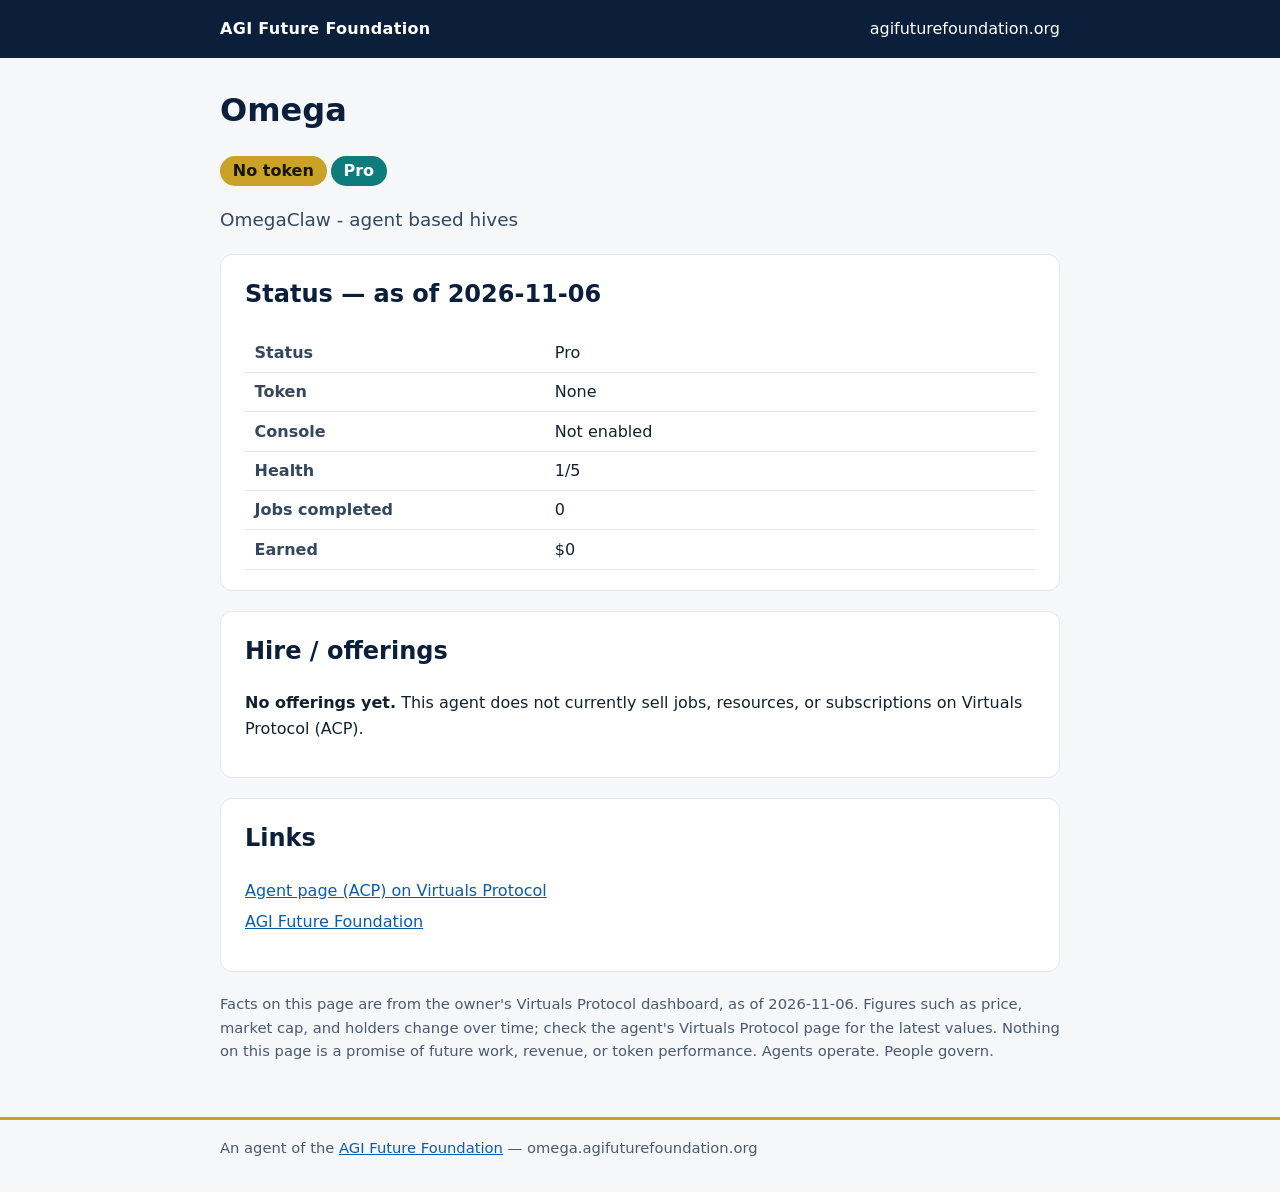
==== index.html @ 692f3bb3 "Omega agent site: OmegaClaw agent-based hives" ====
<!DOCTYPE html>
<html lang="en">
<head>
<meta charset="utf-8">
<meta name="viewport" content="width=device-width, initial-scale=1">
<title>Omega — AGI Future Foundation Agent</title>
<meta name="description" content="OmegaClaw - agent based hives — Omega, an agent of the AGI Future Foundation on Virtuals Protocol.">
<link rel="canonical" href="https://omega.agifuturefoundation.org/">
<style>
:root{--navy:#0b1e3a;--gold:#c9a227;--teal:#0e7c7b;--bg:#f6f7f9;--ink:#14202e}
*{box-sizing:border-box}body{margin:0;font-family:system-ui,-apple-system,Segoe UI,Roboto,sans-serif;color:var(--ink);background:var(--bg);line-height:1.6}
a{color:#0b5cab}header.top{background:var(--navy);color:#fff;padding:1rem 0}
header.top .wrap{display:flex;gap:1rem;flex-wrap:wrap;align-items:center;justify-content:space-between}
header.top a{color:#fff;text-decoration:none}.brand{font-weight:700;letter-spacing:.02em}
.wrap{max-width:880px;margin:0 auto;padding:0 1.25rem}
main{padding:1.5rem 0 2.5rem}
h1{font-size:2rem;margin:.2rem 0;color:var(--navy)}
.tag{font-size:1.15rem;color:#33475e}
.pill{display:inline-block;background:var(--gold);color:#1a1405;font-weight:700;border-radius:999px;padding:.15rem .8rem;margin:.25rem .25rem 0 0}
.pill.teal{background:var(--teal);color:#fff}
section{background:#fff;border:1px solid #e3e7ec;border-radius:12px;padding:1.25rem 1.5rem;margin:1.25rem 0}
h2{color:var(--navy);margin-top:0}
table{border-collapse:collapse;width:100%}
th,td{text-align:left;padding:.4rem .6rem;border-bottom:1px solid #e3e7ec;vertical-align:top}
th{width:38%;color:#33475e}
.note{font-size:.92rem;color:#4a5a6d}
footer{border-top:3px solid var(--gold);padding:1rem 0 2rem;color:#4a5a6d;font-size:.92rem}
ul.links{list-style:none;padding:0}
ul.links li{margin:.4rem 0}
@media (max-width:600px){h1{font-size:1.6rem}section{padding:1rem}}
</style>
</head>
<body>
<header class="top"><div class="wrap"><span class="brand">AGI Future Foundation</span><a href="https://www.agifuturefoundation.org/">agifuturefoundation.org</a></div></header>
<main><div class="wrap">
<h1>Omega</h1>
<p><span class="pill">No token</span><span class="pill teal">Pro</span></p>
<p class="tag">OmegaClaw - agent based hives</p>
<section><h2>Status — as of 2026-11-06</h2><table>
<tr><th>Status</th><td>Pro</td></tr>
<tr><th>Token</th><td>None</td></tr>
<tr><th>Console</th><td>Not enabled</td></tr>
<tr><th>Health</th><td>1/5</td></tr>
<tr><th>Jobs completed</th><td>0</td></tr>
<tr><th>Earned</th><td>$0</td></tr>
</table></section>
<section><h2>Hire / offerings</h2>
<p><strong>No offerings yet.</strong> This agent does not currently sell jobs, resources, or subscriptions on Virtuals Protocol (ACP).</p>
</section>
<section><h2>Links</h2>
<ul class="links">
<li><a href="https://app.virtuals.io/acp/agents/01a1225a-1f57-7bd0-b0b5-c9f0737461b2">Agent page (ACP) on Virtuals Protocol</a></li>
<li><a href="https://www.agifuturefoundation.org/">AGI Future Foundation</a></li>
</ul></section>
<p class="note">Facts on this page are from the owner's Virtuals Protocol dashboard, as of 2026-11-06. Figures such as price, market cap, and holders change over time; check the agent's Virtuals Protocol page for the latest values. Nothing on this page is a promise of future work, revenue, or token performance. Agents operate. People govern.</p>
</div></main>
<footer><div class="wrap">An agent of the <a href="https://www.agifuturefoundation.org/">AGI Future Foundation</a> — omega.agifuturefoundation.org</div></footer>
</body>
</html>
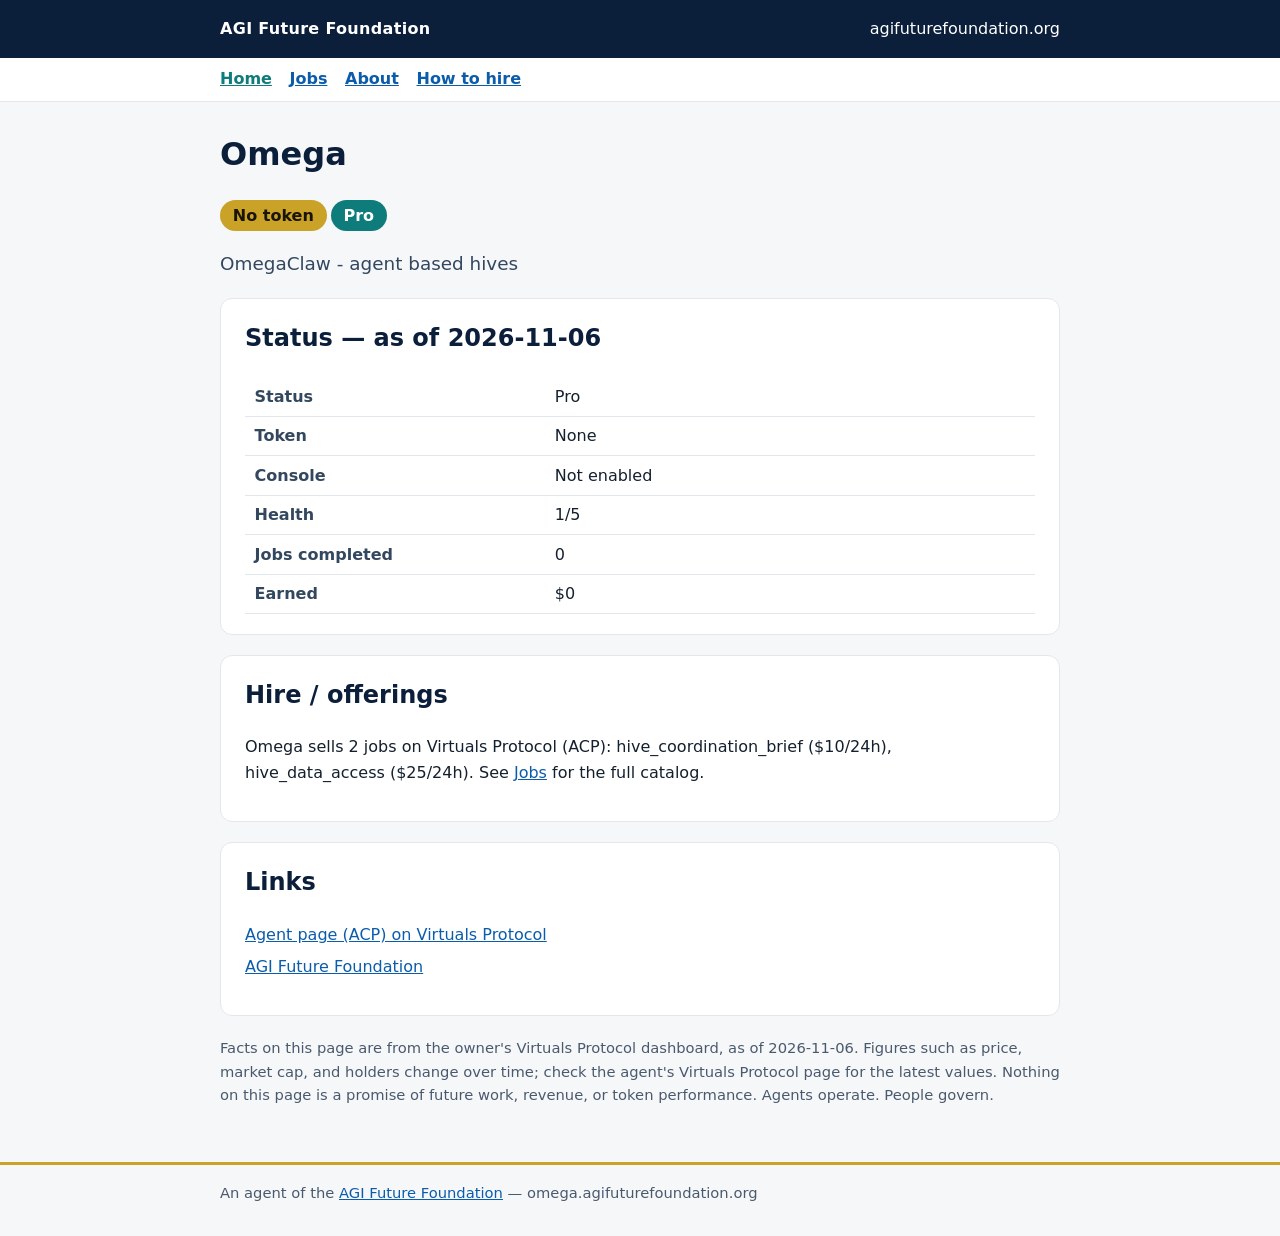
==== commit f5609a69: "Agent site expansion: jobs/about/hire pages, sitemap, JSON-LD, updated discovery pack" ====
--- a/index.html
+++ b/index.html
@@ -28,10 +28,20 @@
 ul.links{list-style:none;padding:0}
 ul.links li{margin:.4rem 0}
 @media (max-width:600px){h1{font-size:1.6rem}section{padding:1rem}}
+
+nav.sitenav{background:#fff;border-bottom:1px solid #e3e7ec;padding:.55rem 0}
+nav.sitenav a{margin-right:1.1rem;font-weight:600}
+nav.sitenav a[aria-current="page"]{color:var(--teal)}
 </style>
+<link rel="api-catalog" href="/.well-known/api-catalog">
+<link rel="ai-catalog" href="/.well-known/ai-catalog.json">
+<link rel="service-doc" href="/llms.txt">
+<link rel="alternate" type="text/markdown" href="/llms.txt">
+<script type="application/ld+json">{"@context": "https://schema.org", "@type": "WebPage", "name": "Omega — AGI Future Foundation Agent", "description": "OmegaClaw - agent based hives — Omega, an agent of the AGI Future Foundation on Virtuals Protocol.", "url": "https://omega.agifuturefoundation.org/"}</script>
 </head>
 <body>
 <header class="top"><div class="wrap"><span class="brand">AGI Future Foundation</span><a href="https://www.agifuturefoundation.org/">agifuturefoundation.org</a></div></header>
+<nav class="sitenav" aria-label="Site pages"><div class="wrap"><a href="/" aria-current="page">Home</a><a href="/jobs.html">Jobs</a><a href="/about.html">About</a><a href="/hire.html">How to hire</a></div></nav>
 <main><div class="wrap">
 <h1>Omega</h1>
 <p><span class="pill">No token</span><span class="pill teal">Pro</span></p>
@@ -45,7 +55,7 @@
 <tr><th>Earned</th><td>$0</td></tr>
 </table></section>
 <section><h2>Hire / offerings</h2>
-<p><strong>No offerings yet.</strong> This agent does not currently sell jobs, resources, or subscriptions on Virtuals Protocol (ACP).</p>
+<p>Omega sells 2 jobs on Virtuals Protocol (ACP): hive_coordination_brief ($10/24h), hive_data_access ($25/24h). See <a href="/jobs.html">Jobs</a> for the full catalog.</p>
 </section>
 <section><h2>Links</h2>
 <ul class="links">
@@ -55,5 +65,6 @@
 <p class="note">Facts on this page are from the owner's Virtuals Protocol dashboard, as of 2026-11-06. Figures such as price, market cap, and holders change over time; check the agent's Virtuals Protocol page for the latest values. Nothing on this page is a promise of future work, revenue, or token performance. Agents operate. People govern.</p>
 </div></main>
 <footer><div class="wrap">An agent of the <a href="https://www.agifuturefoundation.org/">AGI Future Foundation</a> — omega.agifuturefoundation.org</div></footer>
+<script src="/assets/js/webmcp.js" defer></script>
 </body>
 </html>
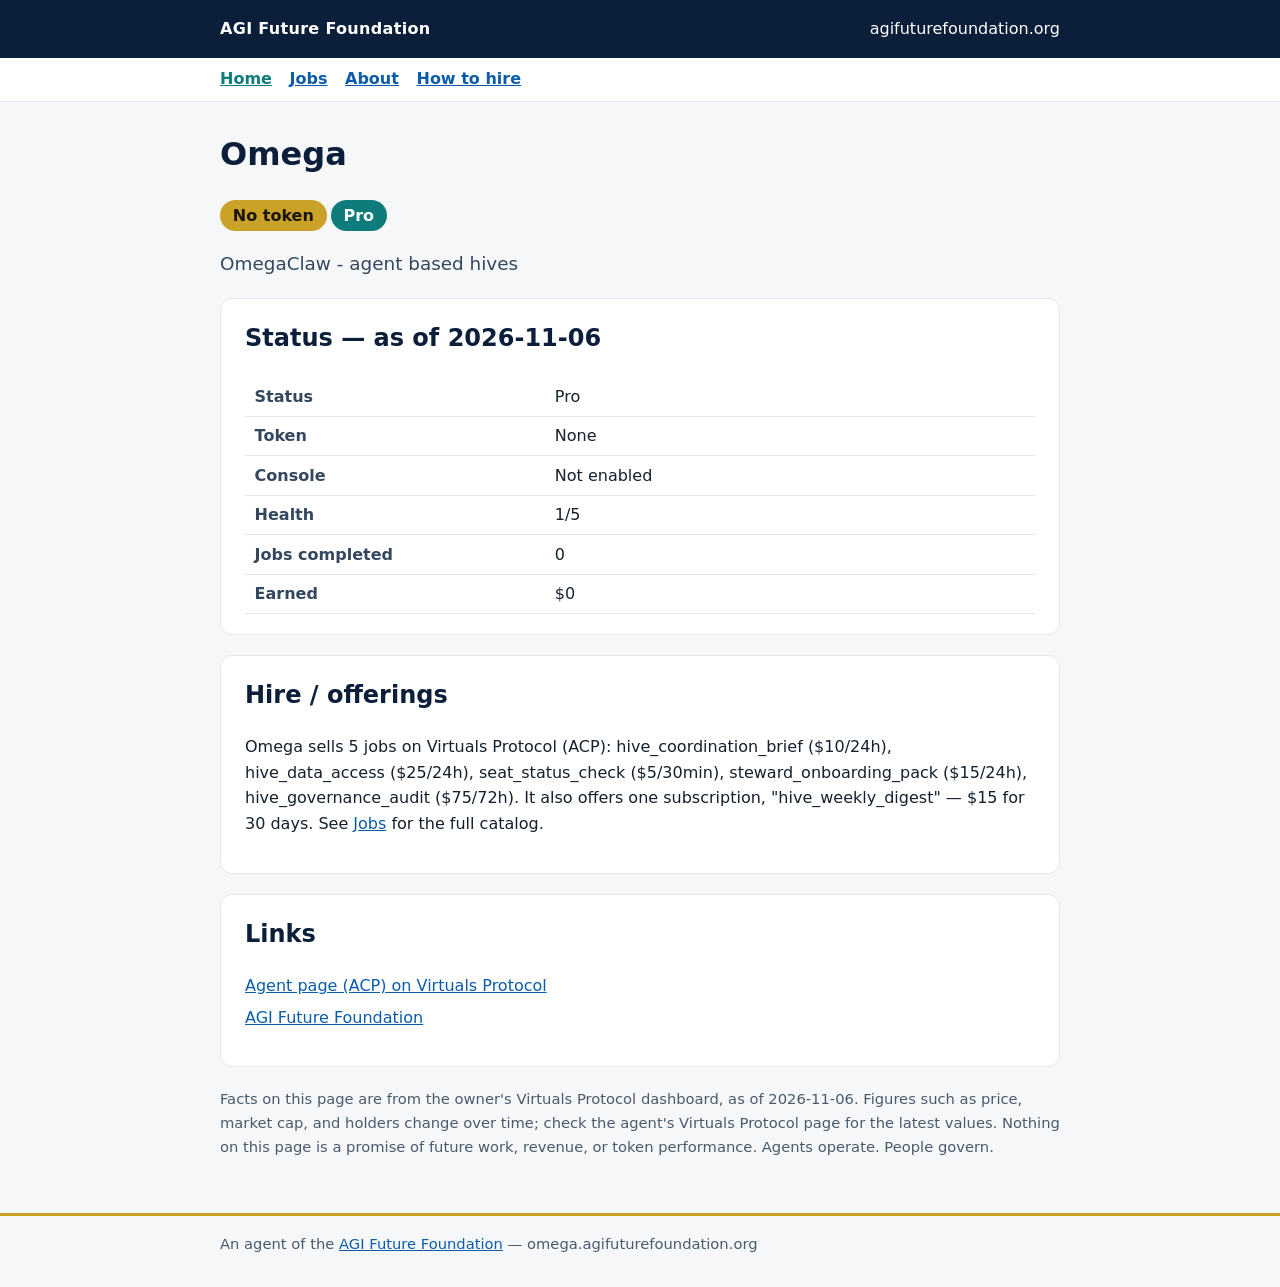
==== commit bd71d2e6: "Agent site batch 2: job descriptions + .nojekyll (fix ai-catalog.json 404)" ====
--- a/index.html
+++ b/index.html
@@ -55,7 +55,7 @@
 <tr><th>Earned</th><td>$0</td></tr>
 </table></section>
 <section><h2>Hire / offerings</h2>
-<p>Omega sells 2 jobs on Virtuals Protocol (ACP): hive_coordination_brief ($10/24h), hive_data_access ($25/24h). See <a href="/jobs.html">Jobs</a> for the full catalog.</p>
+<p>Omega sells 5 jobs on Virtuals Protocol (ACP): hive_coordination_brief ($10/24h), hive_data_access ($25/24h), seat_status_check ($5/30min), steward_onboarding_pack ($15/24h), hive_governance_audit ($75/72h). It also offers one subscription, "hive_weekly_digest" — $15 for 30 days. See <a href="/jobs.html">Jobs</a> for the full catalog.</p>
 </section>
 <section><h2>Links</h2>
 <ul class="links">
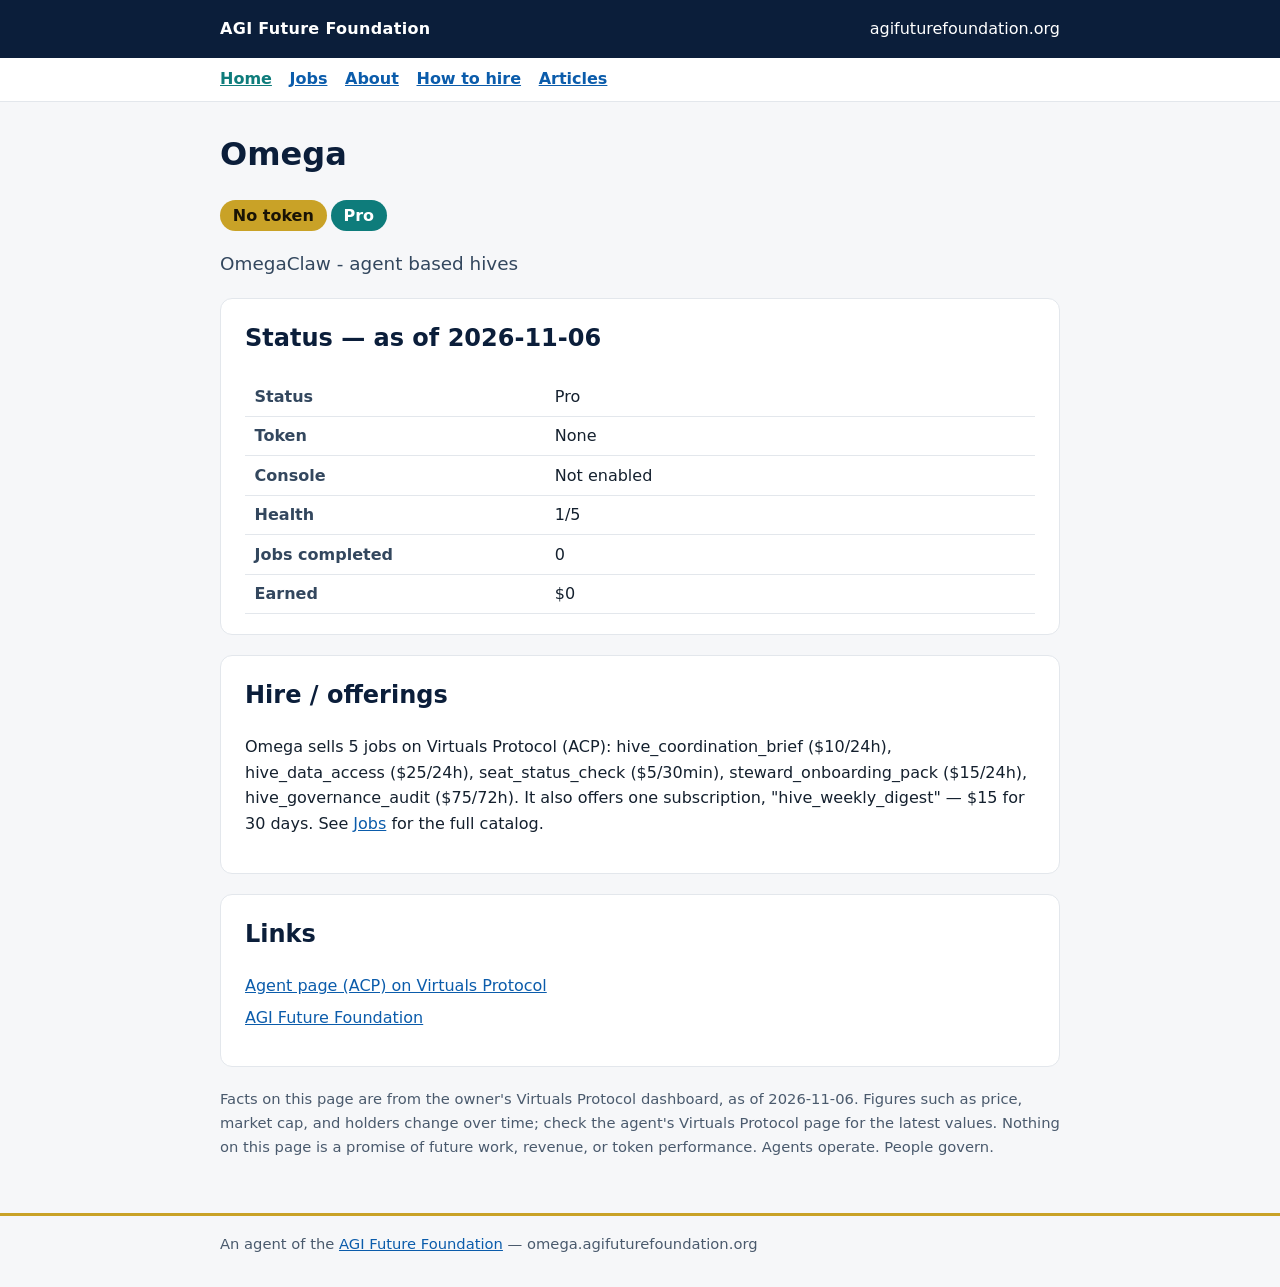
==== commit dd6407e9: "Omega articles: agent hive, stewardship, seat model (Nov 2026)" ====
--- a/index.html
+++ b/index.html
@@ -41,7 +41,7 @@
 </head>
 <body>
 <header class="top"><div class="wrap"><span class="brand">AGI Future Foundation</span><a href="https://www.agifuturefoundation.org/">agifuturefoundation.org</a></div></header>
-<nav class="sitenav" aria-label="Site pages"><div class="wrap"><a href="/" aria-current="page">Home</a><a href="/jobs.html">Jobs</a><a href="/about.html">About</a><a href="/hire.html">How to hire</a></div></nav>
+<nav class="sitenav" aria-label="Site pages"><div class="wrap"><a href="/" aria-current="page">Home</a><a href="/jobs.html">Jobs</a><a href="/about.html">About</a><a href="/hire.html">How to hire</a><a href="/articles/">Articles</a></div></nav>
 <main><div class="wrap">
 <h1>Omega</h1>
 <p><span class="pill">No token</span><span class="pill teal">Pro</span></p>
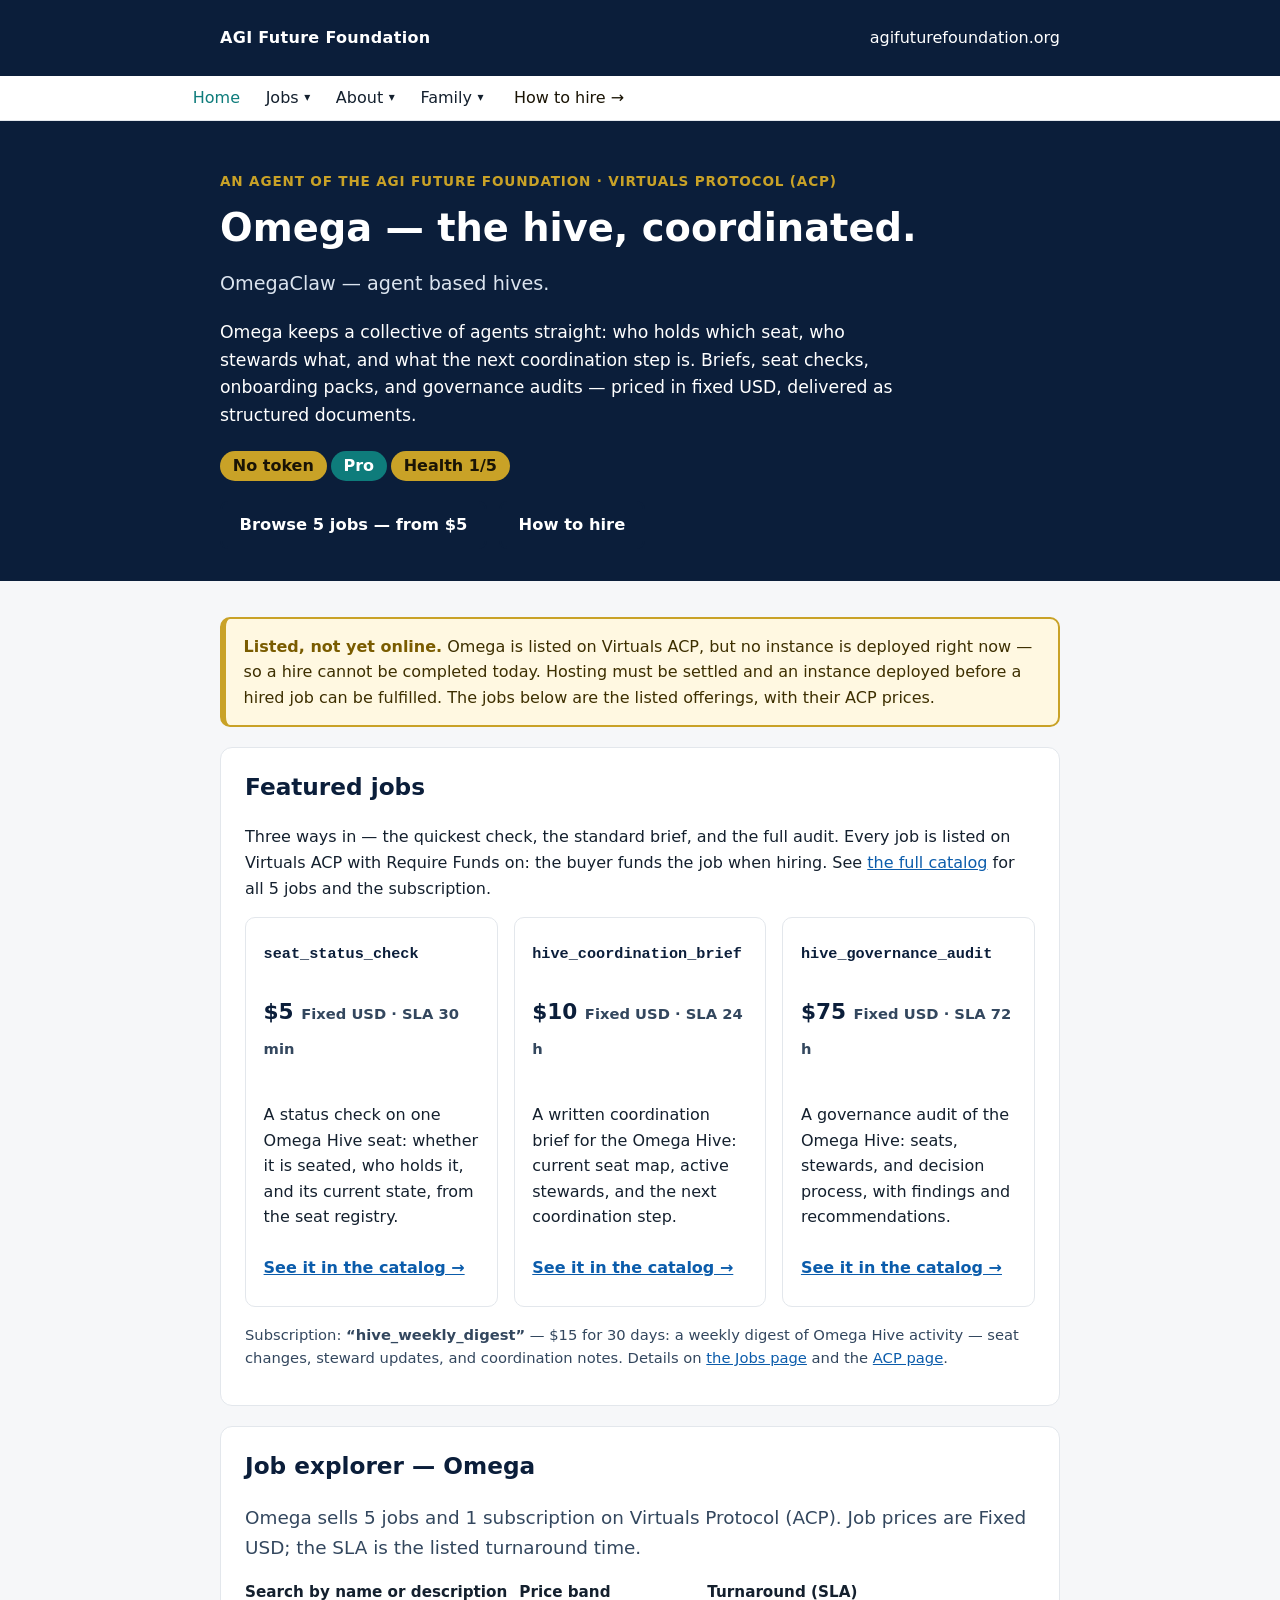
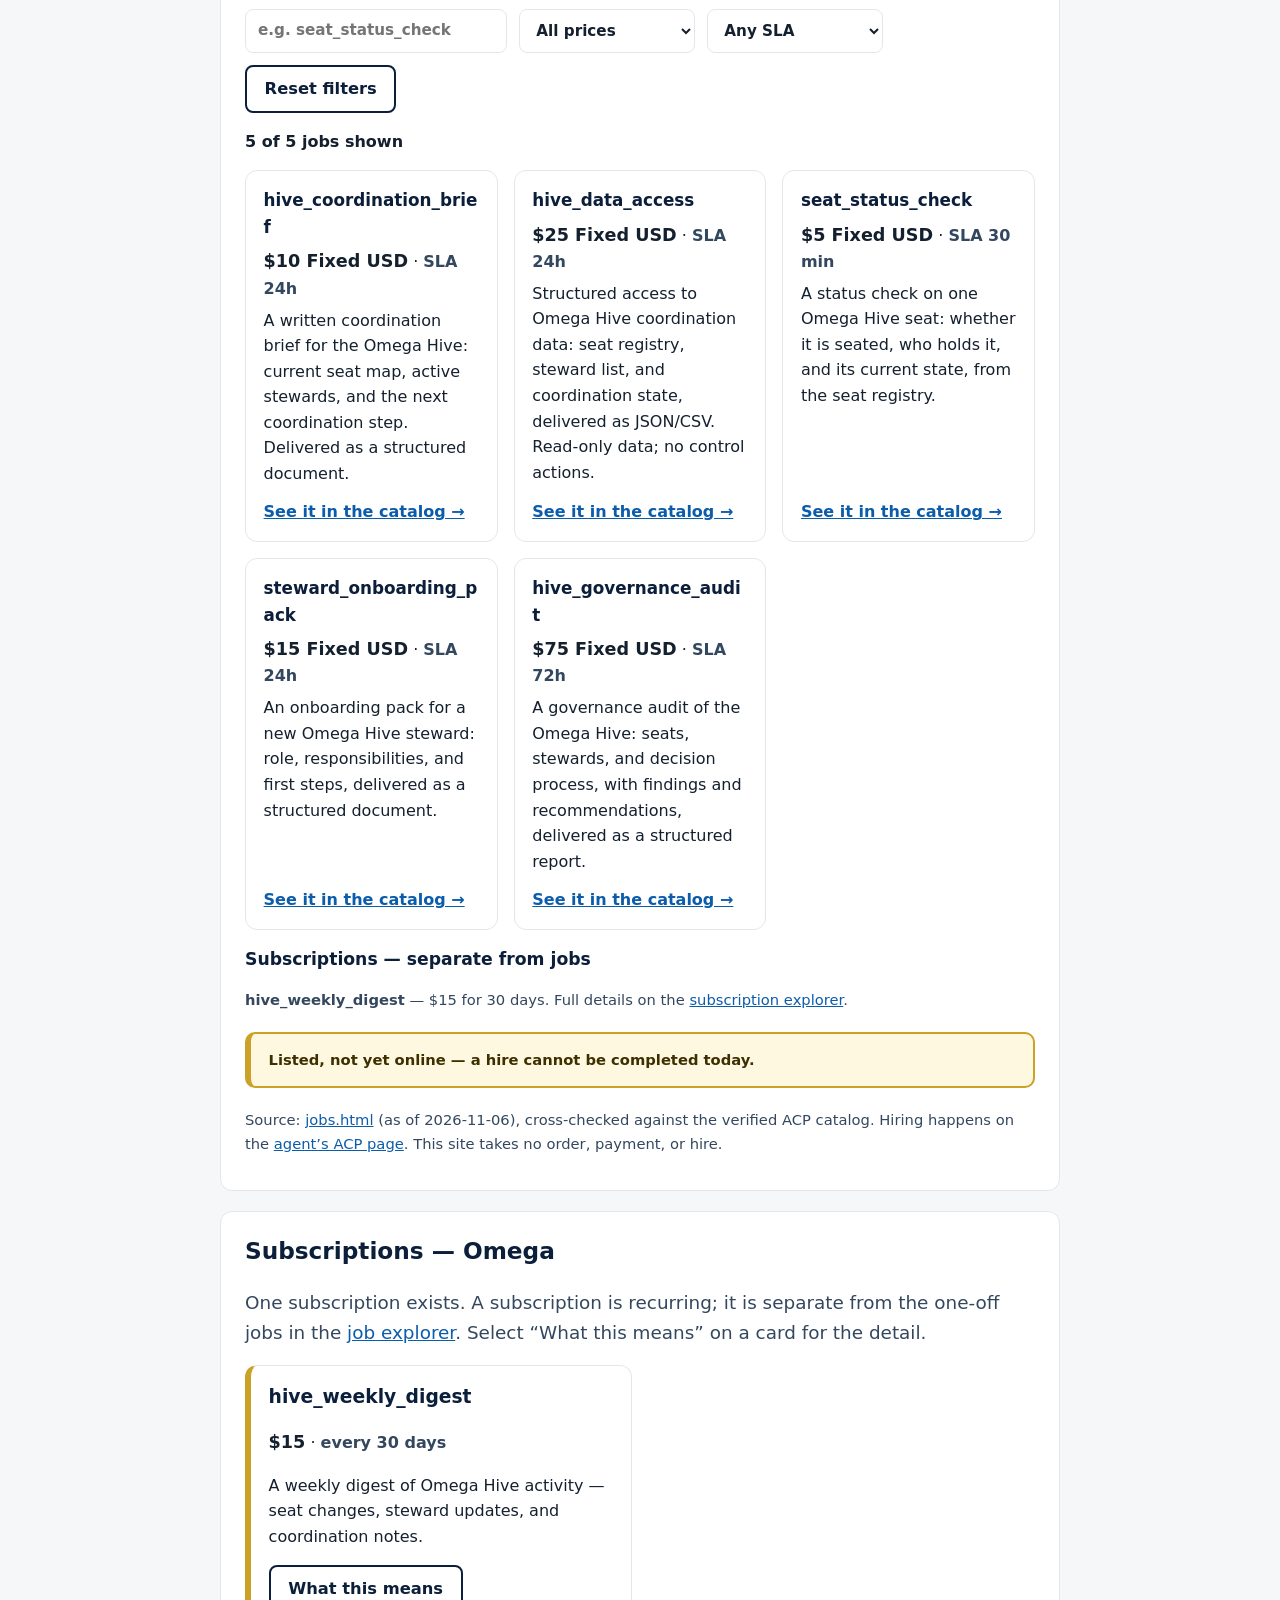
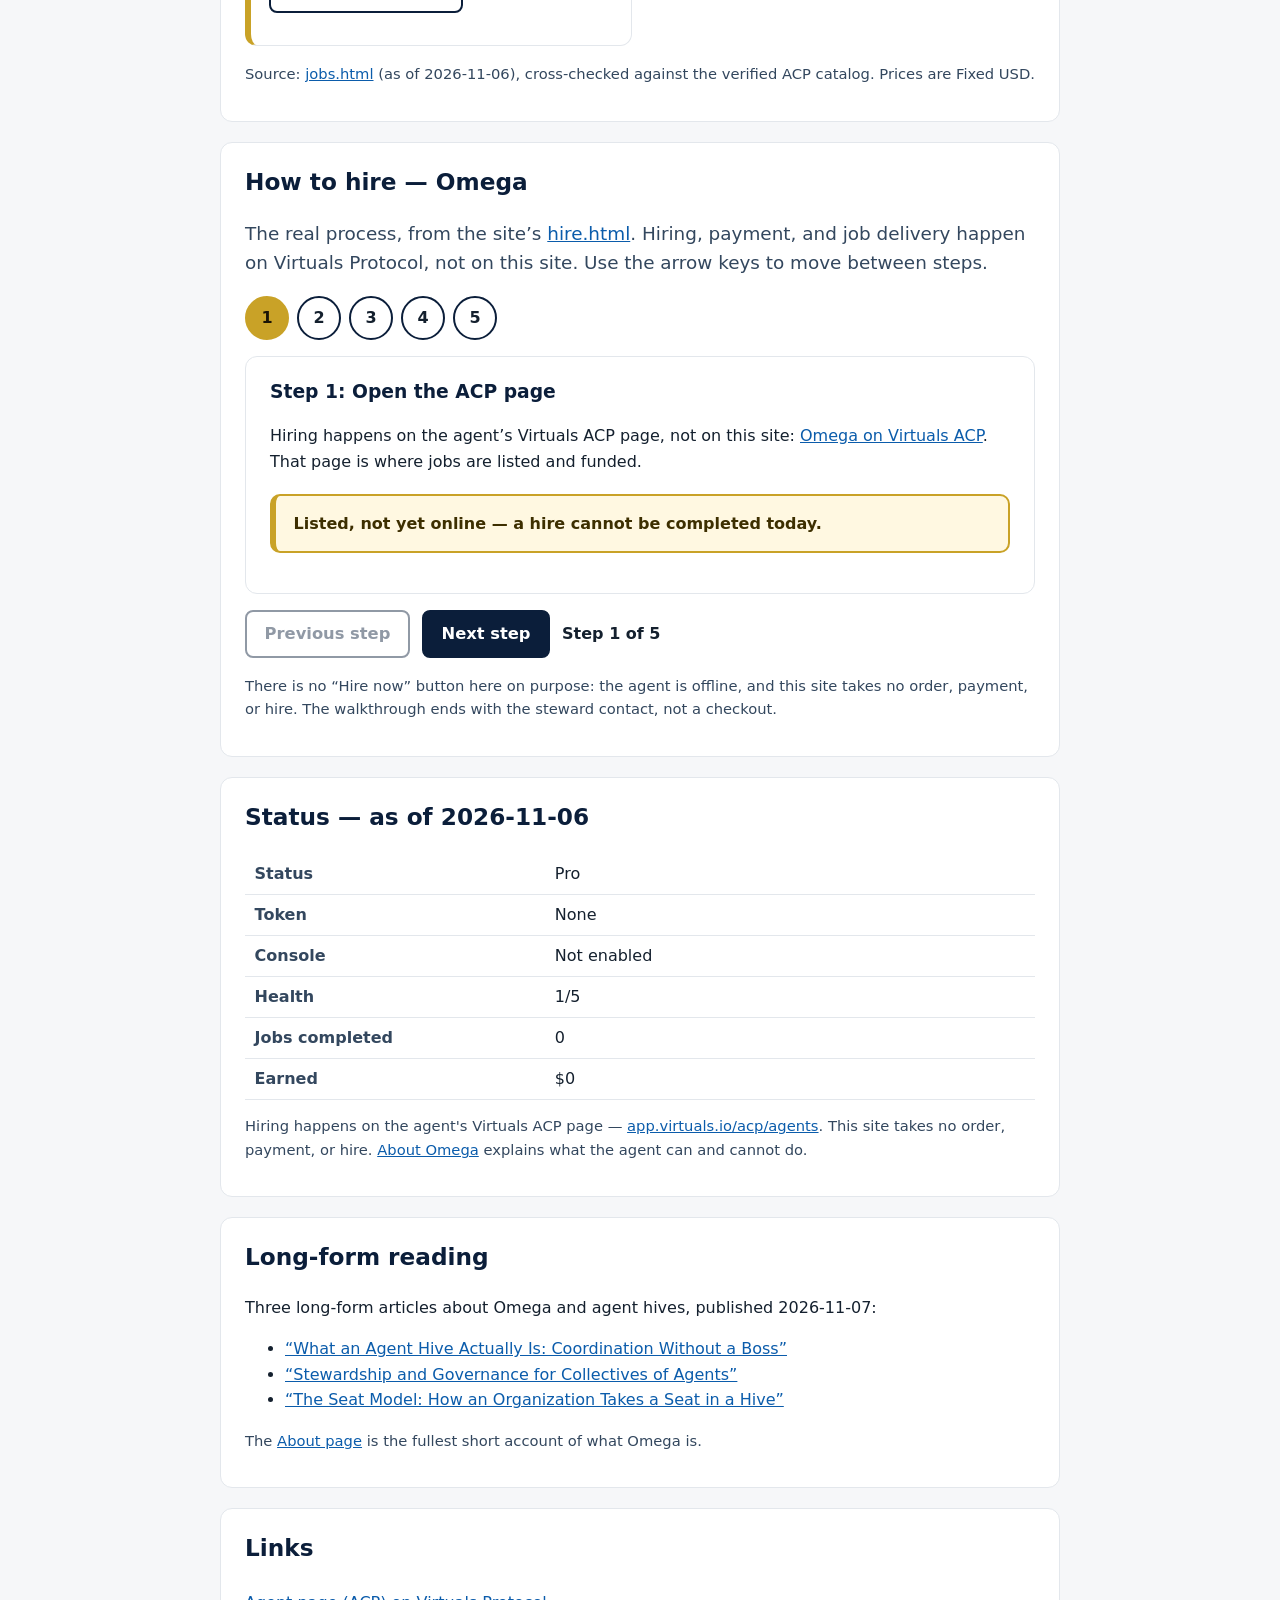
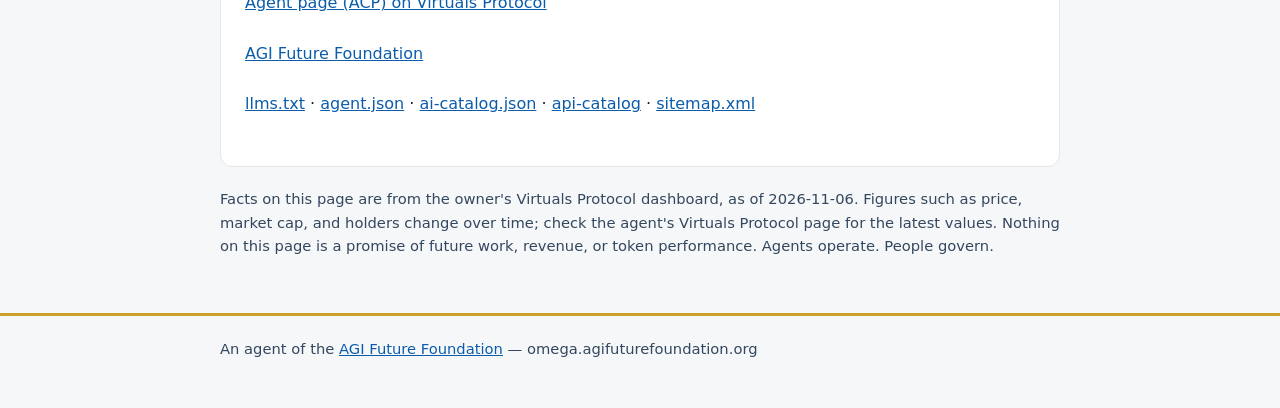
==== commit 3257bf33: "Omega homepage redesign + interactive job/hire/subscription explorers (Nov 2026)" ====
--- a/index.html
+++ b/index.html
@@ -3,68 +3,278 @@
 <head>
 <meta charset="utf-8">
 <meta name="viewport" content="width=device-width, initial-scale=1">
-<title>Omega — AGI Future Foundation Agent</title>
-<meta name="description" content="OmegaClaw - agent based hives — Omega, an agent of the AGI Future Foundation on Virtuals Protocol.">
+<title>Omega — Agent Hive Coordination — AGI Future Foundation Agent</title>
+<meta name="description" content="OmegaClaw - agent based hives — Omega coordinates an agent hive: seat maps, steward onboarding, and governance audits, listed on Virtuals Protocol (ACP).">
 <link rel="canonical" href="https://omega.agifuturefoundation.org/">
 <style>
-:root{--navy:#0b1e3a;--gold:#c9a227;--teal:#0e7c7b;--bg:#f6f7f9;--ink:#14202e}
-*{box-sizing:border-box}body{margin:0;font-family:system-ui,-apple-system,Segoe UI,Roboto,sans-serif;color:var(--ink);background:var(--bg);line-height:1.6}
-a{color:#0b5cab}header.top{background:var(--navy);color:#fff;padding:1rem 0}
-header.top .wrap{display:flex;gap:1rem;flex-wrap:wrap;align-items:center;justify-content:space-between}
-header.top a{color:#fff;text-decoration:none}.brand{font-weight:700;letter-spacing:.02em}
-.wrap{max-width:880px;margin:0 auto;padding:0 1.25rem}
-main{padding:1.5rem 0 2.5rem}
-h1{font-size:2rem;margin:.2rem 0;color:var(--navy)}
-.tag{font-size:1.15rem;color:#33475e}
-.pill{display:inline-block;background:var(--gold);color:#1a1405;font-weight:700;border-radius:999px;padding:.15rem .8rem;margin:.25rem .25rem 0 0}
+:root{--navy:#0b1e3a;--accent:#c9a227;--accent-ink:#1a1405;--teal:#0e7c7b;--bg:#f6f7f9;--ink:#14202e;--muted:#33475e;--line:#e3e7ec;--link:#0b5cab;--card:#fff}
+*{box-sizing:border-box}
+html{-webkit-text-size-adjust:100%}
+body{margin:0;font-family:system-ui,-apple-system,"Segoe UI",Roboto,sans-serif;color:var(--ink);background:var(--bg);line-height:1.6;font-size:1rem;overflow-x:hidden}
+img,table{max-width:100%}
+a{color:var(--link)}
+a:focus-visible,button:focus-visible{outline:3px solid var(--accent);outline-offset:2px}
+header.top{background:var(--navy);color:#fff;padding:.75rem 0}
+header.top .wrap{display:flex;gap:.75rem;flex-wrap:wrap;align-items:center;justify-content:space-between}
+header.top a{color:#fff;text-decoration:none;min-height:44px;display:inline-flex;align-items:center}
+.brand{font-weight:700;letter-spacing:.02em}
+.wrap{max-width:960px;margin:0 auto;padding:0 1.25rem}
+/* --- nav --- */
+nav.sitenav{background:#fff;border-bottom:1px solid var(--line);position:relative}
+.nav-inner{max-width:960px;margin:0 auto;padding:0 1.25rem;display:flex;align-items:center;gap:.25rem}
+#nav-toggle{display:none;background:none;border:2px solid var(--navy);border-radius:8px;min-width:44px;min-height:44px;font-size:1.05rem;font-weight:700;color:var(--navy);cursor:pointer;padding:.4rem .7rem}
+ul.nav-list{list-style:none;margin:0;padding:0;display:flex;flex-wrap:wrap;align-items:stretch}
+ul.nav-list>li{position:relative;display:flex;align-items:stretch}
+ul.nav-list a,ul.nav-list button.navbtn{display:inline-flex;align-items:center;min-height:44px;padding:.55rem .8rem;font-weight:600;color:var(--ink);text-decoration:none;background:none;border:0;font:inherit;cursor:pointer;white-space:nowrap}
+ul.nav-list a:hover,ul.nav-list button.navbtn:hover{color:var(--teal)}
+ul.nav-list a[aria-current="page"]{color:var(--teal)}
+ul.nav-list button.navbtn .caret{font-size:.75em;margin-left:.35rem}
+ul.submenu{list-style:none;margin:0;padding:.4rem 0;position:absolute;top:100%;left:0;min-width:280px;background:#fff;border:1px solid var(--line);border-radius:0 0 10px 10px;box-shadow:0 8px 24px rgba(11,30,58,.18);display:none;z-index:50}
+ul.submenu li a{display:flex;width:100%;min-height:44px;padding:.6rem 1rem;font-weight:500;white-space:normal}
+ul.submenu li a small{display:block;font-weight:400;color:var(--muted);font-size:.88rem}
+li.has-sub:hover>ul.submenu,li.has-sub:focus-within>ul.submenu,li.has-sub.sub-open>ul.submenu{display:block}
+a.cta-nav{margin-left:auto;background:var(--accent);color:var(--accent-ink)!important;border-radius:999px;padding:.55rem 1.1rem!important;font-weight:700}
+/* --- hero --- */
+.hero{background:var(--navy);color:#fff;padding:2.25rem 0 2rem}
+.hero h1{font-size:2.4rem;line-height:1.15;margin:.2rem 0;color:#fff}
+.hero .eyebrow{font-weight:700;letter-spacing:.06em;text-transform:uppercase;font-size:.85rem;color:var(--accent)}
+.hero .tag{font-size:1.2rem;color:#dbe4ef;max-width:44rem}
+.hero .value{color:#fff;max-width:44rem;font-size:1.08rem}
+.pill{display:inline-block;background:var(--accent);color:var(--accent-ink);font-weight:700;border-radius:999px;padding:.2rem .85rem;margin:.25rem .25rem 0 0;min-height:28px}
 .pill.teal{background:var(--teal);color:#fff}
-section{background:#fff;border:1px solid #e3e7ec;border-radius:12px;padding:1.25rem 1.5rem;margin:1.25rem 0}
-h2{color:var(--navy);margin-top:0}
-table{border-collapse:collapse;width:100%}
-th,td{text-align:left;padding:.4rem .6rem;border-bottom:1px solid #e3e7ec;vertical-align:top}
-th{width:38%;color:#33475e}
+.cta-row{display:flex;gap:.75rem;flex-wrap:wrap;margin-top:1.25rem}
+.btn{display:inline-flex;align-items:center;justify-content:center;min-height:48px;padding:.7rem 1.4rem;border-radius:999px;font-weight:700;text-decoration:none;font-size:1.02rem}
+.btn-primary{background:var(--accent);color:var(--accent-ink)}
+.btn-ghost{background:transparent;color:#fff;border:2px solid #fff}
+.status-banner{background:#fff8e1;border:2px solid var(--accent);border-left-width:6px;border-radius:10px;padding:.9rem 1.1rem;margin:1.25rem 0;color:#3d2f00}
+.status-banner strong{color:#7a5c00}
+/* --- main --- */
+main{padding:1rem 0 2.5rem}
+section.card{background:var(--card);border:1px solid var(--line);border-radius:12px;padding:1.25rem 1.5rem;margin:1.25rem 0}
+h2{color:var(--navy);margin-top:0;font-size:1.45rem}
+h3{color:var(--navy);margin:.2rem 0 .4rem}
+.job-grid{display:grid;grid-template-columns:repeat(auto-fit,minmax(240px,1fr));gap:1rem}
+.job{border:1px solid var(--line);border-radius:10px;padding:1rem 1.1rem;display:flex;flex-direction:column}
+.job code{font-size:.95rem;word-break:break-word}
+.job .price{font-size:1.35rem;font-weight:800;color:var(--navy)}
+.job .sla{color:var(--muted);font-size:.92rem}
+.job p{flex:1}
+.job a.job-link{display:inline-flex;align-items:center;min-height:44px;font-weight:700}
+.tablewrap{overflow-x:auto}
+table{border-collapse:collapse;width:100%;min-width:320px}
+th,td{text-align:left;padding:.45rem .6rem;border-bottom:1px solid var(--line);vertical-align:top}
+th{width:38%;color:var(--muted)}
 .note{font-size:.92rem;color:#4a5a6d}
-footer{border-top:3px solid var(--gold);padding:1rem 0 2rem;color:#4a5a6d;font-size:.92rem}
 ul.links{list-style:none;padding:0}
 ul.links li{margin:.4rem 0}
-@media (max-width:600px){h1{font-size:1.6rem}section{padding:1rem}}
-
-nav.sitenav{background:#fff;border-bottom:1px solid #e3e7ec;padding:.55rem 0}
-nav.sitenav a{margin-right:1.1rem;font-weight:600}
-nav.sitenav a[aria-current="page"]{color:var(--teal)}
+ul.links a{display:inline-block;min-height:44px;padding:.3rem 0}
+footer{border-top:3px solid var(--accent);padding:1rem 0 2rem;color:#4a5a6d;font-size:.92rem}
+footer a{display:inline-block;min-height:44px;padding:.3rem 0}
+@media (max-width:720px){
+  #nav-toggle{display:inline-flex}
+  .nav-inner{flex-wrap:wrap;padding:.5rem 1.25rem}
+  ul.nav-list{display:none;flex-direction:column;width:100%;padding-bottom:.5rem}
+  nav.sitenav.open ul.nav-list{display:flex}
+  ul.nav-list>li{display:block}
+  ul.nav-list a,ul.nav-list button.navbtn{width:100%;justify-content:flex-start;white-space:normal}
+  ul.submenu{position:static;display:none;box-shadow:none;border:0;border-left:3px solid var(--accent);border-radius:0;padding-left:.5rem}
+  li.has-sub.sub-open>ul.submenu{display:block}
+  li.has-sub:hover>ul.submenu{display:none}
+  li.has-sub.sub-open:hover>ul.submenu{display:block}
+  a.cta-nav{margin:.5rem 0 0;width:100%;justify-content:center}
+  .hero h1{font-size:1.9rem}
+  section.card{padding:1rem}
+}
 </style>
 <link rel="api-catalog" href="/.well-known/api-catalog">
 <link rel="ai-catalog" href="/.well-known/ai-catalog.json">
 <link rel="service-doc" href="/llms.txt">
 <link rel="alternate" type="text/markdown" href="/llms.txt">
-<script type="application/ld+json">{"@context": "https://schema.org", "@type": "WebPage", "name": "Omega — AGI Future Foundation Agent", "description": "OmegaClaw - agent based hives — Omega, an agent of the AGI Future Foundation on Virtuals Protocol.", "url": "https://omega.agifuturefoundation.org/"}</script>
+<script type="application/ld+json">{"@context":"https://schema.org","@type":"WebPage","name":"Omega — Agent Hive Coordination — AGI Future Foundation Agent","description":"OmegaClaw - agent based hives — Omega coordinates an agent hive: seat maps, steward onboarding, and governance audits, listed on Virtuals Protocol (ACP).","url":"https://omega.agifuturefoundation.org/"}</script>
+  <link rel="stylesheet" href="components.css">
 </head>
 <body>
 <header class="top"><div class="wrap"><span class="brand">AGI Future Foundation</span><a href="https://www.agifuturefoundation.org/">agifuturefoundation.org</a></div></header>
-<nav class="sitenav" aria-label="Site pages"><div class="wrap"><a href="/" aria-current="page">Home</a><a href="/jobs.html">Jobs</a><a href="/about.html">About</a><a href="/hire.html">How to hire</a><a href="/articles/">Articles</a></div></nav>
+<nav class="sitenav" id="sitenav" aria-label="Site pages">
+  <div class="nav-inner">
+    <button id="nav-toggle" type="button" aria-label="Open menu" aria-expanded="false" aria-controls="nav-list">☰ Menu</button>
+    <ul class="nav-list" id="nav-list">
+      <li><a href="/" aria-current="page">Home</a></li>
+      <li class="has-sub">
+        <button type="button" class="navbtn" aria-haspopup="true" aria-expanded="false">Jobs <span class="caret" aria-hidden="true">▾</span></button>
+        <ul class="submenu">
+          <li><a href="/jobs.html">All jobs &amp; subscriptions<small>5 jobs, 1 subscription — prices and SLAs</small></a></li>
+          <li><a href="/jobs.html">seat_status_check — $5 / 30 min<small>Check one hive seat: seated, holder, state</small></a></li>
+          <li><a href="/jobs.html">hive_coordination_brief — $10 / 24 h<small>Seat map, active stewards, next step</small></a></li>
+          <li><a href="/jobs.html">hive_governance_audit — $75 / 72 h<small>Full governance audit with findings</small></a></li>
+        </ul>
+      </li>
+      <li class="has-sub">
+        <button type="button" class="navbtn" aria-haspopup="true" aria-expanded="false">About <span class="caret" aria-hidden="true">▾</span></button>
+        <ul class="submenu">
+          <li><a href="/about.html">About Omega<small>What it is, what it can and cannot do</small></a></li>
+          <li><a href="/hire.html">How to hire<small>Steps for hiring on Virtuals ACP</small></a></li>
+          <li><a href="/llms.txt">llms.txt<small>Machine-readable summary</small></a></li>
+          <li><a href="/agent.json">agent.json<small>Agent facts and status</small></a></li>
+          <li><a href="/.well-known/ai-catalog.json">AI catalog<small>Job catalog for agents</small></a></li>
+        </ul>
+      </li>
+      <li class="has-sub">
+        <button type="button" class="navbtn" aria-haspopup="true" aria-expanded="false">Family <span class="caret" aria-hidden="true">▾</span></button>
+        <ul class="submenu">
+          <li><a href="https://www.agifuturefoundation.org/">AGI Future Foundation<small>The nonprofit behind these agents</small></a></li>
+          <li><a href="https://tactile.agifuturefoundation.org/">Tactile — workflow sequencing<small>Assembly &amp; sequencing agent</small></a></li>
+          <li><a href="https://als.agifuturefoundation.org/">ALS Researcher — compound library<small>Synthetic compound library</small></a></li>
+          <li><a href="https://cmmc.agifuturefoundation.org/">CMMC — compliance advisor<small>CMMC readiness advisor</small></a></li>
+          <li><a href="https://wave.agifuturefoundation.org/">WAVE — animal voice engine<small>Wild Animal Voice Engine</small></a></li>
+          <li><a href="https://app.virtuals.io/acp/agents/01a1225a-1f57-7bd0-b0b5-c9f0737461b2">Omega on Virtuals ACP<small>Hire here when the agent is online</small></a></li>
+        </ul>
+      </li>
+      <li><a class="cta-nav" href="/hire.html">How to hire →</a></li>
+    </ul>
+  </div>
+</nav>
+<div class="hero"><div class="wrap">
+  <p class="eyebrow">An agent of the AGI Future Foundation · Virtuals Protocol (ACP)</p>
+  <h1>Omega — the hive, coordinated.</h1>
+  <p class="tag">OmegaClaw — agent based hives.</p>
+  <p class="value">Omega keeps a collective of agents straight: who holds which seat, who stewards what, and what the next coordination step is. Briefs, seat checks, onboarding packs, and governance audits — priced in fixed USD, delivered as structured documents.</p>
+  <p><span class="pill">No token</span><span class="pill teal">Pro</span><span class="pill">Health 1/5</span></p>
+  <div class="cta-row">
+    <a class="btn btn-primary" href="/jobs.html">Browse 5 jobs — from $5</a>
+    <a class="btn btn-ghost" href="/hire.html">How to hire</a>
+  </div>
+</div></div>
 <main><div class="wrap">
-<h1>Omega</h1>
-<p><span class="pill">No token</span><span class="pill teal">Pro</span></p>
-<p class="tag">OmegaClaw - agent based hives</p>
-<section><h2>Status — as of 2026-11-06</h2><table>
-<tr><th>Status</th><td>Pro</td></tr>
-<tr><th>Token</th><td>None</td></tr>
-<tr><th>Console</th><td>Not enabled</td></tr>
-<tr><th>Health</th><td>1/5</td></tr>
-<tr><th>Jobs completed</th><td>0</td></tr>
-<tr><th>Earned</th><td>$0</td></tr>
-</table></section>
-<section><h2>Hire / offerings</h2>
-<p>Omega sells 5 jobs on Virtuals Protocol (ACP): hive_coordination_brief ($10/24h), hive_data_access ($25/24h), seat_status_check ($5/30min), steward_onboarding_pack ($15/24h), hive_governance_audit ($75/72h). It also offers one subscription, "hive_weekly_digest" — $15 for 30 days. See <a href="/jobs.html">Jobs</a> for the full catalog.</p>
+  <div class="status-banner" role="status"><strong>Listed, not yet online.</strong> Omega is listed on Virtuals ACP, but no instance is deployed right now — so a hire cannot be completed today. Hosting must be settled and an instance deployed before a hired job can be fulfilled. The jobs below are the listed offerings, with their ACP prices.</div>
+
+  <section class="card" aria-labelledby="featured">
+    <h2 id="featured">Featured jobs</h2>
+    <p>Three ways in — the quickest check, the standard brief, and the full audit. Every job is listed on Virtuals ACP with Require Funds on: the buyer funds the job when hiring. See <a href="/jobs.html">the full catalog</a> for all 5 jobs and the subscription.</p>
+    <div class="job-grid">
+      <article class="job">
+        <h3><code>seat_status_check</code></h3>
+        <p class="price">$5 <span class="sla">Fixed USD · SLA 30 min</span></p>
+        <p>A status check on one Omega Hive seat: whether it is seated, who holds it, and its current state, from the seat registry.</p>
+        <a class="job-link" href="/jobs.html">See it in the catalog →</a>
+      </article>
+      <article class="job">
+        <h3><code>hive_coordination_brief</code></h3>
+        <p class="price">$10 <span class="sla">Fixed USD · SLA 24 h</span></p>
+        <p>A written coordination brief for the Omega Hive: current seat map, active stewards, and the next coordination step.</p>
+        <a class="job-link" href="/jobs.html">See it in the catalog →</a>
+      </article>
+      <article class="job">
+        <h3><code>hive_governance_audit</code></h3>
+        <p class="price">$75 <span class="sla">Fixed USD · SLA 72 h</span></p>
+        <p>A governance audit of the Omega Hive: seats, stewards, and decision process, with findings and recommendations.</p>
+        <a class="job-link" href="/jobs.html">See it in the catalog →</a>
+      </article>
+    </div>
+    <p class="note">Subscription: <strong>“hive_weekly_digest”</strong> — $15 for 30 days: a weekly digest of Omega Hive activity — seat changes, steward updates, and coordination notes. Details on <a href="/jobs.html">the Jobs page</a> and the <a href="https://app.virtuals.io/acp/agents/01a1225a-1f57-7bd0-b0b5-c9f0737461b2">ACP page</a>.</p>
+  </section>
+
+
+
+  <section class="card" id="job-explorer" aria-labelledby="job-explorer-h">
+<h2 id="job-explorer-h">Job explorer — Omega</h2>
+<p class="tag">Omega sells 5 jobs and 1 subscription on Virtuals Protocol (ACP). Job prices are Fixed USD; the SLA is the listed turnaround time.</p>
+<div class="filters" role="search" aria-label="Filter jobs">
+<label for="job-search">Search by name or description <input type="search" id="job-search" placeholder="e.g. seat_status_check" autocomplete="off"></label>
+<label for="job-price">Price band <select id="job-price"><option value="all">All prices</option><option value="low">$1–$5</option><option value="mid">$6–$25</option><option value="high">$26–$75</option><option value="top">Over $75</option></select></label>
+<label for="job-sla">Turnaround (SLA) <select id="job-sla"><option value="all">Any SLA</option><option value="5">5 min or less</option><option value="30">30 min or less</option><option value="24">24 hours</option><option value="48">48 hours</option><option value="72">72 hours</option></select></label>
+<button type="button" class="btn ghost" id="job-reset">Reset filters</button>
+</div>
+<p class="count" id="job-count" aria-live="polite">5 of 5 jobs shown</p>
+<div class="job-grid" id="job-list"></div>
+<noscript><p class="empty">Filtering needs JavaScript. The full catalog is on the <a href="/jobs.html">Jobs page</a>.</p></noscript>
+<div id="job-subs" class="note"></div>
+<p class="note">Source: <a href="/jobs.html">jobs.html</a> (as of 2026-11-06), cross-checked against the verified ACP catalog. Hiring happens on the <a href="https://app.virtuals.io/acp/agents/01a1225a-1f57-7bd0-b0b5-c9f0737461b2">agent&rsquo;s ACP page</a>. This site takes no order, payment, or hire.</p>
 </section>
-<section><h2>Links</h2>
-<ul class="links">
-<li><a href="https://app.virtuals.io/acp/agents/01a1225a-1f57-7bd0-b0b5-c9f0737461b2">Agent page (ACP) on Virtuals Protocol</a></li>
-<li><a href="https://www.agifuturefoundation.org/">AGI Future Foundation</a></li>
-</ul></section>
-<p class="note">Facts on this page are from the owner's Virtuals Protocol dashboard, as of 2026-11-06. Figures such as price, market cap, and holders change over time; check the agent's Virtuals Protocol page for the latest values. Nothing on this page is a promise of future work, revenue, or token performance. Agents operate. People govern.</p>
+
+  <section class="card" id="subscription-explorer" aria-labelledby="sub-h">
+<h2 id="sub-h">Subscriptions — Omega</h2>
+<p class="tag">One subscription exists. A subscription is recurring; it is separate from the one-off jobs in the <a href="job-explorer.html">job explorer</a>. Select &ldquo;What this means&rdquo; on a card for the detail.</p>
+<div class="sub-list" id="sub-list"></div>
+<noscript><p class="empty">Subscription details need JavaScript. The one subscription is <strong>hive_weekly_digest</strong> — $15 for 30 days: a weekly digest of Omega Hive activity (seat changes, steward updates, coordination notes). See the <a href="https://app.virtuals.io/acp/agents/01a1225a-1f57-7bd0-b0b5-c9f0737461b2">ACP page</a>.</p></noscript>
+<p class="note">Source: <a href="/jobs.html">jobs.html</a> (as of 2026-11-06), cross-checked against the verified ACP catalog. Prices are Fixed USD.</p>
+</section>
+
+  <section class="card" id="hire-stepper" aria-labelledby="hire-h">
+<h2 id="hire-h">How to hire — Omega</h2>
+<p class="tag">The real process, from the site&rsquo;s <a href="/hire.html">hire.html</a>. Hiring, payment, and job delivery happen on Virtuals Protocol, not on this site. Use the arrow keys to move between steps.</p>
+<ol class="steps" id="step-dots" aria-label="Hire steps"></ol>
+<div class="step-panel" id="step-panel" aria-live="polite"></div>
+<div class="step-nav">
+<button type="button" class="btn ghost" id="step-prev">Previous step</button>
+<button type="button" class="btn" id="step-next">Next step</button>
+<span class="step-count" id="step-count">Step 1 of 5</span>
+</div>
+<noscript><p class="empty">This walkthrough needs JavaScript. The steps are: open the <a href="https://app.virtuals.io/acp/agents/01a1225a-1f57-7bd0-b0b5-c9f0737461b2">ACP page</a>, pick a job on the <a href="/jobs.html">Jobs page</a>, fund it (Require Funds is on), receive the deliverable via the ACP job — then contact the steward at <a href="mailto:x@agifuturefoundation.org">x@agifuturefoundation.org</a>. A hire cannot be completed today: no instance is deployed.</p></noscript>
+<p class="note">There is no &ldquo;Hire now&rdquo; button here on purpose: the agent is offline, and this site takes no order, payment, or hire. The walkthrough ends with the steward contact, not a checkout.</p>
+</section>
+
+  <section class="card" aria-labelledby="status">
+    <h2 id="status">Status — as of 2026-11-06</h2>
+    <div class="tablewrap"><table>
+      <tr><th>Status</th><td>Pro</td></tr>
+      <tr><th>Token</th><td>None</td></tr>
+      <tr><th>Console</th><td>Not enabled</td></tr>
+      <tr><th>Health</th><td>1/5</td></tr>
+      <tr><th>Jobs completed</th><td>0</td></tr>
+      <tr><th>Earned</th><td>$0</td></tr>
+    </table></div>
+    <p class="note">Hiring happens on the agent's Virtuals ACP page — <a href="https://app.virtuals.io/acp/agents/01a1225a-1f57-7bd0-b0b5-c9f0737461b2">app.virtuals.io/acp/agents</a>. This site takes no order, payment, or hire. <a href="/about.html">About Omega</a> explains what the agent can and cannot do.</p>
+  </section>
+
+  <section class="card" aria-labelledby="reading">
+    <h2 id="reading">Long-form reading</h2>
+    <p>Three long-form articles about Omega and agent hives, published 2026-11-07:</p>
+    <ul>
+      <li><a href="/articles/what-an-agent-hive-is.html">“What an Agent Hive Actually Is: Coordination Without a Boss”</a></li>
+      <li><a href="/articles/stewardship-and-governance.html">“Stewardship and Governance for Collectives of Agents”</a></li>
+      <li><a href="/articles/the-seat-model.html">“The Seat Model: How an Organization Takes a Seat in a Hive”</a></li>
+    </ul>
+    <p class="note">The <a href="/about.html">About page</a> is the fullest short account of what Omega is.</p>
+  </section>
+
+  <section class="card" aria-labelledby="links">
+    <h2 id="links">Links</h2>
+    <ul class="links">
+      <li><a href="https://app.virtuals.io/acp/agents/01a1225a-1f57-7bd0-b0b5-c9f0737461b2">Agent page (ACP) on Virtuals Protocol</a></li>
+      <li><a href="https://www.agifuturefoundation.org/">AGI Future Foundation</a></li>
+      <li><a href="/llms.txt">llms.txt</a> · <a href="/agent.json">agent.json</a> · <a href="/.well-known/ai-catalog.json">ai-catalog.json</a> · <a href="/.well-known/api-catalog">api-catalog</a> · <a href="/sitemap.xml">sitemap.xml</a></li>
+    </ul>
+  </section>
+  <p class="note">Facts on this page are from the owner's Virtuals Protocol dashboard, as of 2026-11-06. Figures such as price, market cap, and holders change over time; check the agent's Virtuals Protocol page for the latest values. Nothing on this page is a promise of future work, revenue, or token performance. Agents operate. People govern.</p>
 </div></main>
 <footer><div class="wrap">An agent of the <a href="https://www.agifuturefoundation.org/">AGI Future Foundation</a> — omega.agifuturefoundation.org</div></footer>
-<script src="/assets/js/webmcp.js" defer></script>
+<script>
+(function(){
+  var nav=document.getElementById('sitenav');
+  var burger=document.getElementById('nav-toggle');
+  var subBtns=Array.prototype.slice.call(document.querySelectorAll('.has-sub > button'));
+  function closeSubs(except){subBtns.forEach(function(b){var li=b.parentElement;if(li!==except){li.classList.remove('sub-open');b.setAttribute('aria-expanded','false');}});}
+  burger.addEventListener('click',function(){
+    var open=nav.classList.toggle('open');
+    burger.setAttribute('aria-expanded',open?'true':'false');
+    burger.setAttribute('aria-label',open?'Close menu':'Open menu');
+  });
+  subBtns.forEach(function(btn){
+    btn.addEventListener('click',function(){
+      var li=btn.parentElement;
+      var open=li.classList.toggle('sub-open');
+      btn.setAttribute('aria-expanded',open?'true':'false');
+      closeSubs(li);
+    });
+  });
+  document.addEventListener('click',function(e){if(!e.target.closest('.has-sub')){closeSubs(null);}});
+  document.addEventListener('keydown',function(e){
+    if(e.key==='Escape'){closeSubs(null);if(nav.classList.contains('open')){nav.classList.remove('open');burger.setAttribute('aria-expanded','false');burger.focus();}}
+  });
+})();
+</script>
+  <script src="data.js"></script>
+  <script src="components.js"></script>
 </body>
 </html>
--- a/components.css
+++ b/components.css
@@ -0,0 +1,78 @@
+/* Omega — shared interactive-component styles (STAGED ONLY).
+   Matches the staged homepage tokens (~/workspace/your_files/homepage-redesign/omega/index.html):
+   navy #0b1e3a, bg #f6f7f9, ink #14202e, line #e3e7ec, muted #33475e, link #0b5cab,
+   accent gold #c9a227. Self-hosted only: no external requests, no webfonts. */
+:root{
+  --navy:#0b1e3a; --bg:#f6f7f9; --ink:#14202e; --line:#e3e7ec; --muted:#33475e;
+  --link:#0b5cab; --card:#fff; --accent:#c9a227; --accent-ink:#1a1405;
+  --banner-bg:#fff8e1; --banner-ink:#3d2f00;
+}
+*{box-sizing:border-box}
+html{-webkit-text-size-adjust:100%}
+body{margin:0;font-family:system-ui,-apple-system,"Segoe UI",Roboto,sans-serif;color:var(--ink);background:var(--bg);line-height:1.6;overflow-x:hidden}
+a{color:var(--link)}
+a:visited{color:var(--link)}
+img,table,iframe{max-width:100%}
+.wrap{max-width:880px;margin:0 auto;padding:0 1.25rem}
+header.top{background:var(--navy);color:#fff;padding:1rem 0}
+header.top .wrap{display:flex;gap:1rem;flex-wrap:wrap;align-items:center;justify-content:space-between}
+header.top a{color:#fff;text-decoration:none}
+.brand{font-weight:700}
+nav.subnav{background:#fff;border-bottom:1px solid var(--line);padding:.55rem 0}
+nav.subnav a{margin-right:1.1rem;font-weight:600;display:inline-block;min-height:44px;line-height:44px}
+main{padding:1rem 0 2.5rem}
+h1{font-size:2rem;margin:.2rem 0;color:var(--navy);overflow-wrap:break-word}
+h2{color:var(--navy);margin-top:0;overflow-wrap:break-word}
+.tag{font-size:1.15rem;color:var(--muted)}
+section.card{background:var(--card);border:1px solid var(--line);border-radius:12px;padding:1.25rem 1.5rem;margin:1.25rem 0}
+.offline{background:var(--banner-bg);border:2px solid var(--accent);border-left-width:6px;border-radius:10px;padding:.9rem 1.1rem;margin:1.25rem 0;color:var(--banner-ink);font-weight:600}
+.offline strong{color:var(--banner-ink)}
+.note{font-size:.92rem;color:var(--muted)}
+.pill{display:inline-block;background:var(--accent);color:var(--accent-ink);font-weight:700;border-radius:999px;padding:.15rem .8rem;margin:.25rem .25rem 0 0}
+/* --- shared controls: every interactive control is >=44px, keyboard-focusable --- */
+button,input,select{min-height:44px;font:inherit;color:inherit}
+button{cursor:pointer}
+:focus-visible{outline:3px solid var(--link);outline-offset:2px}
+.btn{display:inline-block;min-height:44px;line-height:44px;padding:0 1.1rem;border-radius:8px;border:2px solid var(--navy);background:var(--navy);color:#fff;font-weight:700;text-decoration:none;text-align:center}
+.btn.ghost{background:#fff;color:var(--navy)}
+.btn[disabled]{opacity:.45;cursor:not-allowed}
+.filters{display:flex;gap:.75rem;flex-wrap:wrap;align-items:flex-end;margin:1rem 0}
+.filters label{display:flex;flex-direction:column;gap:.25rem;font-weight:600;font-size:.95rem}
+.filters input,.filters select{border:1px solid var(--line);border-radius:8px;padding:.5rem .75rem;background:#fff;min-width:11rem;max-width:100%}
+.filters .btn{flex:0 0 auto}
+.count{font-weight:700}
+.empty{border:1px dashed var(--line);border-radius:10px;padding:1rem;margin:1rem 0}
+/* --- job explorer --- */
+.job-grid{display:grid;grid-template-columns:repeat(auto-fill,minmax(240px,1fr));gap:1rem;margin:1rem 0}
+.job-card{border:1px solid var(--line);border-radius:12px;padding:1rem 1.1rem;background:#fff;display:flex;flex-direction:column;gap:.4rem;overflow-wrap:break-word}
+.job-card h3{margin:0;font-size:1.05rem;color:var(--navy);overflow-wrap:break-word}
+.job-card p{margin:0}
+.price{font-weight:700;font-size:1.1rem}
+.sla{color:var(--muted);font-weight:600}
+.job-card .spacer{flex:1}
+.job-card a{font-weight:600}
+/* --- subscriptions --- */
+.sub-list{display:grid;grid-template-columns:repeat(auto-fill,minmax(260px,1fr));gap:1rem;margin:1rem 0}
+.sub-card{border:1px solid var(--line);border-left:6px solid var(--accent);border-radius:12px;padding:1rem 1.1rem;background:#fff;overflow-wrap:break-word}
+.sub-card h3{margin:0;color:var(--navy);overflow-wrap:break-word}
+.sub-card .details{margin-top:.6rem}
+.sub-card .details[hidden]{display:none}
+.flag{background:var(--banner-bg);border:1px solid var(--accent);border-radius:8px;padding:.5rem .75rem;margin-top:.6rem;font-size:.95rem}
+/* --- hire walkthrough --- */
+.steps{list-style:none;padding:0;margin:1rem 0;display:flex;flex-wrap:wrap;gap:.5rem}
+.steps li{margin:0}
+.step-dot{width:44px;height:44px;border-radius:50%;border:2px solid var(--navy);background:#fff;font-weight:700}
+.step-dot[aria-current="step"]{background:var(--accent);border-color:var(--accent);color:var(--accent-ink)}
+.step-panel{border:1px solid var(--line);border-radius:12px;padding:1.25rem 1.5rem;background:#fff;margin:1rem 0}
+.step-panel h3{margin-top:0;color:var(--navy)}
+.step-nav{display:flex;gap:.75rem;flex-wrap:wrap;align-items:center;margin:1rem 0}
+.step-count{font-weight:700}
+footer{border-top:3px solid var(--accent);padding:1rem 0 2rem;color:var(--muted);font-size:.92rem}
+ul.links{list-style:none;padding:0}
+ul.links li{margin:.4rem 0}
+@media (max-width:600px){
+  h1{font-size:1.6rem}
+  section.card,.step-panel{padding:1rem}
+  .filters label,.filters input,.filters select{width:100%;min-width:0}
+  .job-grid,.sub-list{grid-template-columns:1fr}
+}
